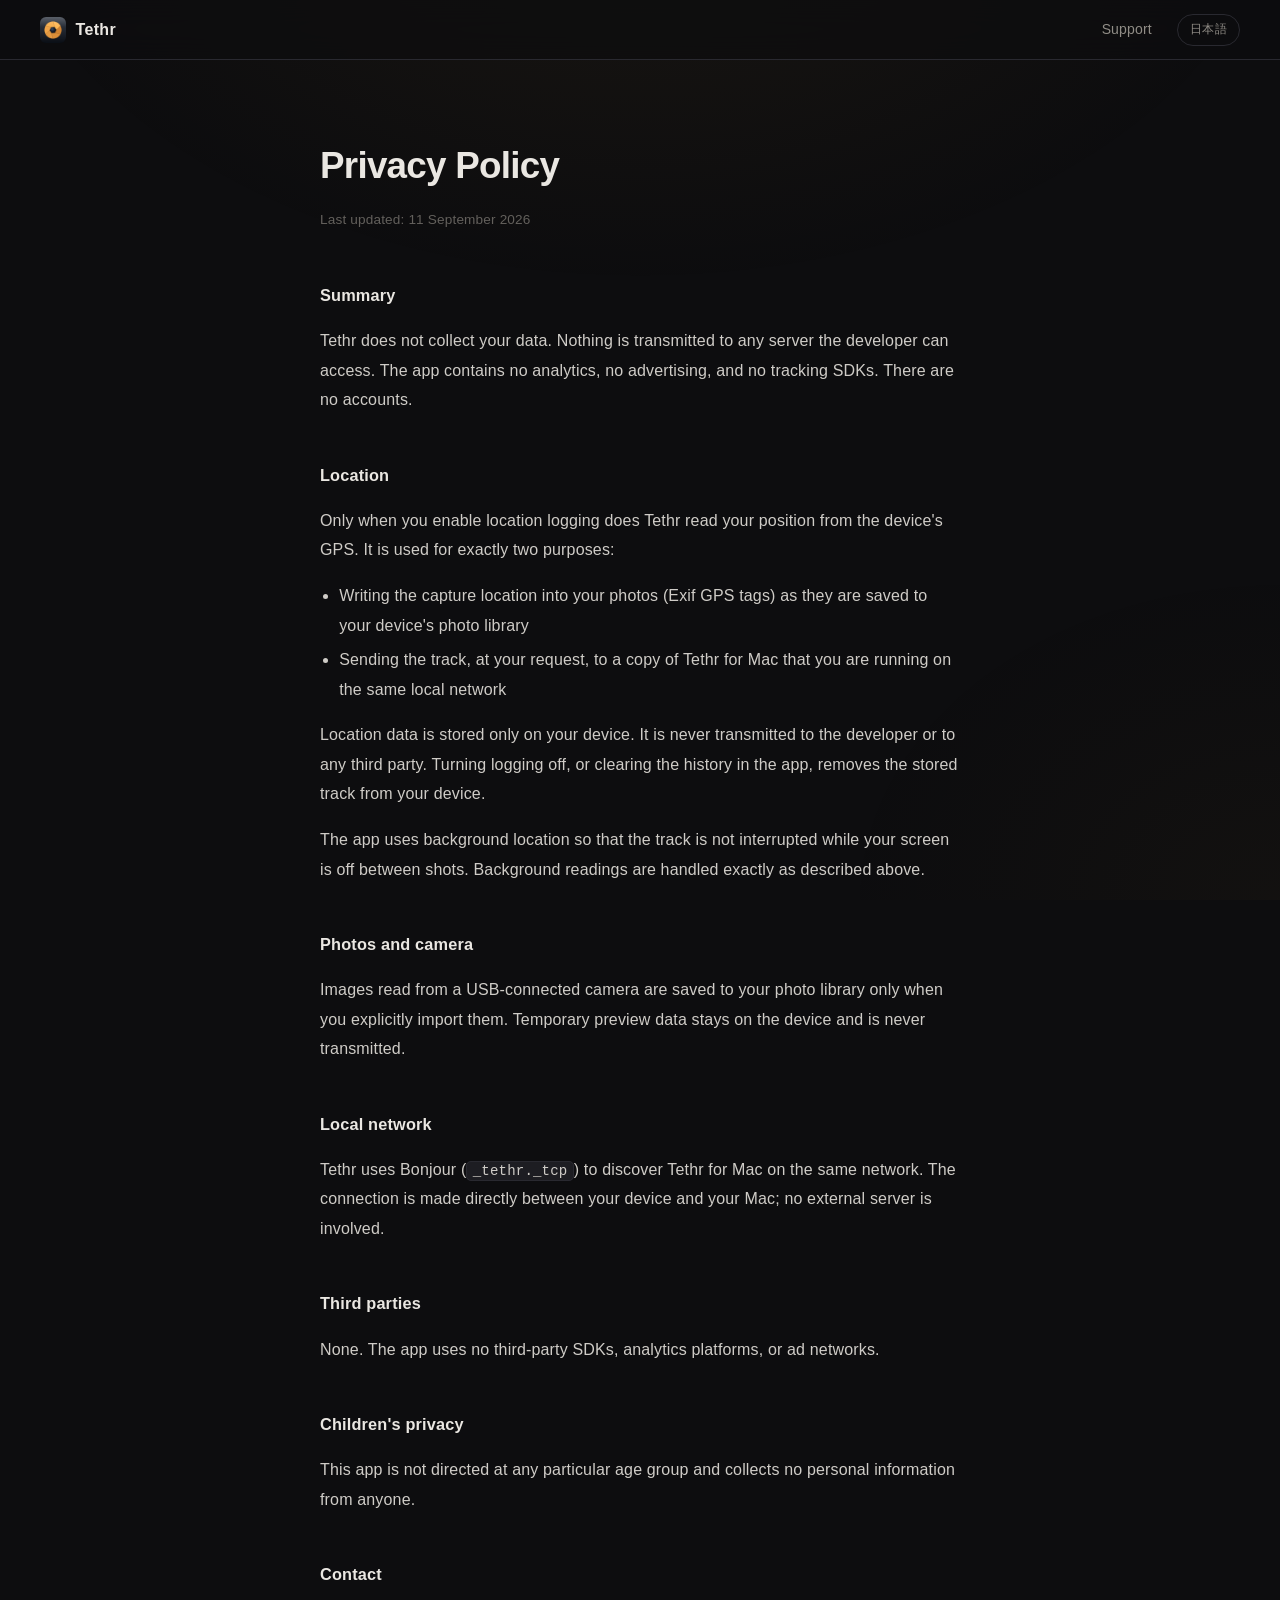
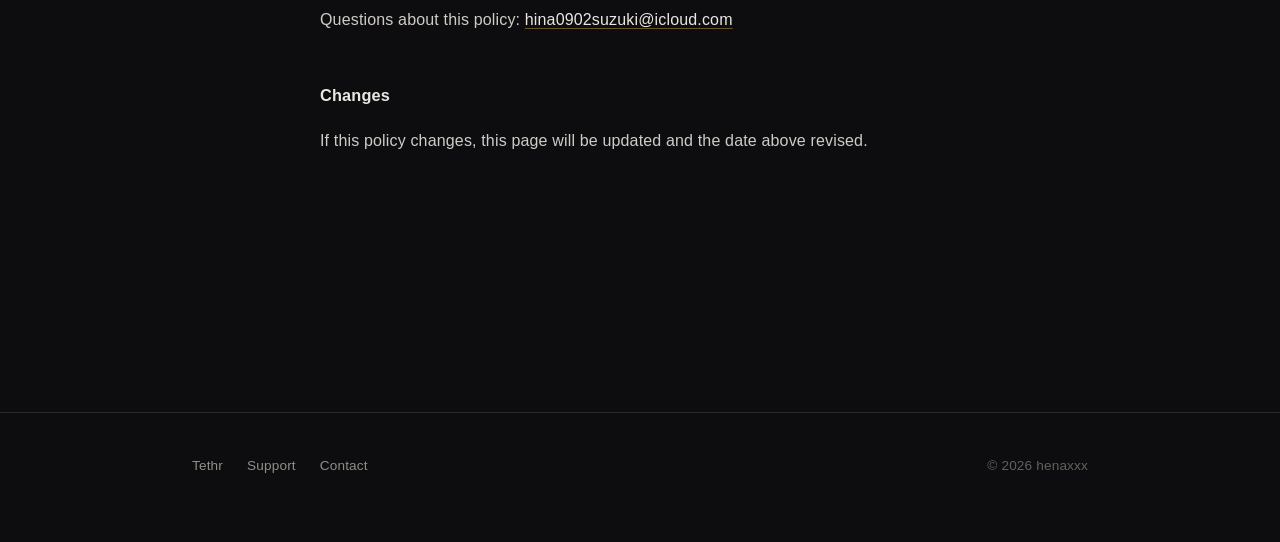
==== ios/store/site/privacy.html @ 6f244dba "Tethr: tethered shooting for cameras that never had it Two apps that reach a camera over USB by comp" ====
<!doctype html>
<html lang="ja">
<head>
<meta charset="utf-8">
<meta name="viewport" content="width=device-width,initial-scale=1">
<title>Tethr — プライバシーポリシー</title>
<meta name="theme-color" content="#0d0d0f">
<link rel="icon" type="image/png" href="favicon.png">
<link rel="apple-touch-icon" href="apple-touch-icon.png">
<link rel="stylesheet" href="style.css">
</head>
<body>
<div class="wrap">

<header class="bar">
  <a class="home" href="index.html"><img src="icon.png" alt=""><span class="name">Tethr</span></a>
  <nav>
    <a href="support.html"><span class="ja">サポート</span><span class="en">Support</span></a>
    <button class="langtoggle" id="lang" type="button"></button>
  </nav>
</header>

<main>
<div class="prose doc">

  <h1><span class="ja">プライバシーポリシー</span><span class="en">Privacy Policy</span></h1>
  <p class="updated"><span class="ja">最終更新: 2026年9月11日</span><span class="en">Last updated: 11 September 2026</span></p>

  <h2><span class="ja">要約</span><span class="en">Summary</span></h2>
  <p class="ja">Tethr は利用者のデータを収集しません。開発者が閲覧できるサーバーへ送信することもありません。解析ツール、広告、トラッキング SDK は一切組み込んでいません。アカウント登録もありません。</p>
  <p class="en">Tethr does not collect your data. Nothing is transmitted to any server the developer can access. The app contains no analytics, no advertising, and no tracking SDKs. There are no accounts.</p>

  <h2><span class="ja">位置情報</span><span class="en">Location</span></h2>
  <p class="ja">位置情報の記録を有効にした場合のみ、Tethr は端末の GPS から現在地を取得します。用途は次の2つだけです。</p>
  <p class="en">Only when you enable location logging does Tethr read your position from the device's GPS. It is used for exactly two purposes:</p>
  <ul class="ja">
    <li>撮影した写真に撮影地点を記録（Exif GPS タグ）して、端末の写真ライブラリへ保存する</li>
    <li>利用者自身が同じローカルネットワーク上で動かしている Mac 版 Tethr へ、利用者の操作にもとづいて軌跡を送信する</li>
  </ul>
  <ul class="en">
    <li>Writing the capture location into your photos (Exif GPS tags) as they are saved to your device's photo library</li>
    <li>Sending the track, at your request, to a copy of Tethr for Mac that you are running on the same local network</li>
  </ul>
  <p class="ja">取得した位置情報は端末内にのみ保存されます。開発者を含む第三者へ送信されることはありません。記録を無効にするか、アプリ内から履歴を削除すれば、保存された軌跡は端末から消去されます。</p>
  <p class="en">Location data is stored only on your device. It is never transmitted to the developer or to any third party. Turning logging off, or clearing the history in the app, removes the stored track from your device.</p>
  <p class="ja">本アプリはバックグラウンドでの位置情報取得を利用します。これは、撮影の合間に画面を消していても軌跡が途切れないようにするためです。扱いは上記と同一です。</p>
  <p class="en">The app uses background location so that the track is not interrupted while your screen is off between shots. Background readings are handled exactly as described above.</p>

  <h2><span class="ja">写真とカメラ</span><span class="en">Photos and camera</span></h2>
  <p class="ja">USB 接続したカメラから読み込んだ画像は、利用者が「取り込む」を実行したときにのみ、端末の写真ライブラリへ保存されます。プレビュー用の一時データは端末内に置かれ、外部へは送信されません。</p>
  <p class="en">Images read from a USB-connected camera are saved to your photo library only when you explicitly import them. Temporary preview data stays on the device and is never transmitted.</p>

  <h2><span class="ja">ローカルネットワーク</span><span class="en">Local network</span></h2>
  <p class="ja">Tethr は Bonjour（<code>_tethr._tcp</code>）を用いて、同一ネットワーク上の Mac 版 Tethr を検出します。通信は利用者の端末と利用者の Mac のあいだで直接行われ、外部のサーバーを経由しません。</p>
  <p class="en">Tethr uses Bonjour (<code>_tethr._tcp</code>) to discover Tethr for Mac on the same network. The connection is made directly between your device and your Mac; no external server is involved.</p>

  <h2><span class="ja">第三者への提供</span><span class="en">Third parties</span></h2>
  <p class="ja">ありません。本アプリは第三者の SDK、解析基盤、広告ネットワークを利用していません。</p>
  <p class="en">None. The app uses no third-party SDKs, analytics platforms, or ad networks.</p>

  <h2><span class="ja">子どものプライバシー</span><span class="en">Children's privacy</span></h2>
  <p class="ja">本アプリは特定の年齢層を対象としておらず、いかなる利用者からも個人情報を収集しません。</p>
  <p class="en">This app is not directed at any particular age group and collects no personal information from anyone.</p>

  <h2><span class="ja">お問い合わせ</span><span class="en">Contact</span></h2>
  <p class="ja">本ポリシーに関するお問い合わせは <a href="mailto:hina0902suzuki@icloud.com">hina0902suzuki@icloud.com</a> までご連絡ください。</p>
  <p class="en">Questions about this policy: <a href="mailto:hina0902suzuki@icloud.com">hina0902suzuki@icloud.com</a></p>

  <h2><span class="ja">改定</span><span class="en">Changes</span></h2>
  <p class="ja">本ポリシーを改定した場合は、本ページを更新し、上部の最終更新日を変更します。</p>
  <p class="en">If this policy changes, this page will be updated and the date above revised.</p>

</div>
</main>

<footer class="site">
  <div class="inner">
    <a href="index.html">Tethr</a>
    <a href="support.html"><span class="ja">サポート</span><span class="en">Support</span></a>
    <a href="mailto:hina0902suzuki@icloud.com"><span class="ja">お問い合わせ</span><span class="en">Contact</span></a>
    <span class="copy">© 2026 henaxxx</span>
  </div>
</footer>

</div>
<script src="lang.js"></script>
</body>
</html>
---- ios/store/site/style.css ----
/* Tethr — 共通スタイル
   暗い背景に、アイコンの絞り羽根から取った琥珀色。写真の道具らしい落ち着き。 */

:root {
  --bg:        #0d0d0f;
  --surface:   #16161a;
  --surface-2: #1d1d22;
  --line:      #292930;
  --text:      #eae7e2;
  --dim:       #918d87;
  --dimmer:    #63605c;
  --accent:    #d8a341;
  --accent-lo: #6b5323;

  --sans: -apple-system, BlinkMacSystemFont, "Helvetica Neue",
          "Hiragino Sans", "Hiragino Kaku Gothic ProN", "Yu Gothic", sans-serif;
  --mono: ui-monospace, SFMono-Regular, "SF Mono", Menlo, monospace;

  --page:  56rem;
  --prose: 40rem;
}

* { box-sizing: border-box; }

html { -webkit-text-size-adjust: 100%; }

body {
  margin: 0;
  background: var(--bg);
  color: var(--text);
  font: 400 16px/1.85 var(--sans);
  letter-spacing: .01em;
  -webkit-font-smoothing: antialiased;
}

/* 背景に、絞りの光のような淡いグラデーションを一枚 */
body::before {
  content: "";
  position: fixed;
  inset: 0;
  background:
    radial-gradient(60rem 40rem at 50% -10rem, rgba(216,163,65,.07), transparent 70%),
    radial-gradient(40rem 30rem at 100% 100%, rgba(216,163,65,.03), transparent 70%);
  pointer-events: none;
  z-index: 0;
}

.wrap { position: relative; z-index: 1; }

a { color: var(--text); text-decoration-color: var(--accent-lo); text-underline-offset: 3px; }
a:hover { text-decoration-color: var(--accent); }

/* ── ヘッダ ───────────────────────────── */
header.bar {
  position: sticky; top: 0; z-index: 10;
  display: flex; align-items: center; gap: 1rem;
  padding: .85rem clamp(1.25rem, 5vw, 2.5rem);
  background: rgba(13,13,15,.78);
  backdrop-filter: saturate(160%) blur(14px);
  -webkit-backdrop-filter: saturate(160%) blur(14px);
  border-bottom: 1px solid var(--line);
}
header.bar .home { display: flex; align-items: center; gap: .6rem; text-decoration: none; }
header.bar img { width: 26px; height: 26px; border-radius: 6px; display: block; }
header.bar .name { font-weight: 600; letter-spacing: .02em; }
header.bar nav { margin-left: auto; display: flex; align-items: center; gap: clamp(.9rem, 3vw, 1.6rem); }
header.bar nav a { font-size: .875rem; color: var(--dim); text-decoration: none; }
header.bar nav a:hover { color: var(--text); }

.langtoggle {
  font: inherit; font-size: .78rem; letter-spacing: .06em;
  background: transparent; color: var(--dim);
  border: 1px solid var(--line); border-radius: 100px;
  padding: .22rem .7rem; cursor: pointer;
}
.langtoggle:hover { color: var(--accent); border-color: var(--accent-lo); }

/* ── 版面 ─────────────────────────────── */
main { padding: 0 clamp(1.25rem, 5vw, 2.5rem) 8rem; }
.page  { max-width: var(--page);  margin: 0 auto; }
.prose { max-width: var(--prose); margin: 0 auto; }

/* ── ヒーロー ─────────────────────────── */
.hero { padding: clamp(3.5rem, 11vw, 7rem) 0 clamp(2.5rem, 7vw, 4.5rem); text-align: center; }
.hero img.mark {
  width: 104px; height: 104px; border-radius: 24px; display: block; margin: 0 auto 1.75rem;
  box-shadow: 0 1px 0 rgba(255,255,255,.07) inset, 0 18px 50px -14px rgba(0,0,0,.9);
}
.hero h1 {
  margin: 0 0 .5rem;
  font-size: clamp(2.6rem, 8vw, 3.9rem); font-weight: 600;
  letter-spacing: -.025em; line-height: 1.05;
}
.hero .tag { margin: 0 auto; max-width: 30rem; color: var(--dim); font-size: clamp(1rem, 2.6vw, 1.1rem); }

/* ── プラットフォームのカード ───────────── */
.platforms { display: grid; gap: 1rem; grid-template-columns: 1fr 1fr; margin: 3rem 0 0; }
@media (max-width: 40rem) { .platforms { grid-template-columns: 1fr; } }

.card {
  background: linear-gradient(180deg, var(--surface-2), var(--surface));
  border: 1px solid var(--line); border-radius: 16px;
  padding: 1.6rem 1.5rem 1.4rem;
  display: flex; flex-direction: column; gap: .45rem;
}
.card img { width: 46px; height: 46px; border-radius: 11px; margin-bottom: .4rem; }
.card h3 { margin: 0; font-size: 1.05rem; font-weight: 600; letter-spacing: 0; }
.card p  { margin: 0; color: var(--dim); font-size: .9rem; line-height: 1.7; flex: 1; }
.card .req { color: var(--dimmer); font-size: .8rem; font-variant-numeric: tabular-nums; }

.btn {
  display: inline-flex; align-items: center; justify-content: center; gap: .45rem;
  margin-top: 1rem; padding: .62rem 1.1rem;
  border-radius: 10px; font-size: .9rem; font-weight: 500; text-decoration: none;
  background: var(--accent); color: #1a1206; border: 1px solid transparent;
}
.btn:hover { filter: brightness(1.08); }
.btn.ghost { background: transparent; color: var(--dim); border-color: var(--line); cursor: default; }
.btn.ghost:hover { filter: none; }

/* ── セクション ───────────────────────── */
section { padding: clamp(3rem, 8vw, 5rem) 0 0; }
h2.sec {
  margin: 0 0 2rem; font-size: .8rem; font-weight: 600;
  letter-spacing: .16em; text-transform: uppercase; color: var(--accent);
}
h3.sub { margin: 2.5rem 0 .75rem; font-size: 1.15rem; font-weight: 600; letter-spacing: -.01em; }

.feat { display: grid; gap: 1.6rem 2.5rem; grid-template-columns: repeat(auto-fit, minmax(15rem, 1fr)); }
.feat h4 { margin: 0 0 .3rem; font-size: .97rem; font-weight: 600; }
.feat p  { margin: 0; color: var(--dim); font-size: .9rem; line-height: 1.75; }

/* ── 図 ───────────────────────────────── */
.diagram { margin: 0 auto; display: block; max-width: 34rem; width: 100%; color: var(--dim); }
.diagram .accent { color: var(--accent); }
.caption { text-align: center; color: var(--dimmer); font-size: .82rem; margin-top: .9rem; }

/* ── 表 ───────────────────────────────── */
.spec { width: 100%; border-collapse: collapse; font-size: .9rem; }
.spec th, .spec td { text-align: left; padding: .7rem .2rem; border-bottom: 1px solid var(--line); vertical-align: top; }
.spec th { color: var(--dim); font-weight: 400; width: 11rem; }
@media (max-width: 34rem) { .spec th { width: 7.5rem; } }

/* ── 注記 ─────────────────────────────── */
.note {
  border-left: 2px solid var(--accent-lo);
  padding: .1rem 0 .1rem 1.1rem; margin: 1.4rem 0;
  color: var(--dim); font-size: .9rem;
}

code {
  font: .88em var(--mono); background: var(--surface-2);
  border: 1px solid var(--line); border-radius: 5px; padding: .08em .38em;
}

/* ── 文書ページ ───────────────────────── */
.doc h1 { font-size: clamp(1.8rem, 5vw, 2.3rem); font-weight: 600; letter-spacing: -.02em; margin: 0 0 .4rem; }
.doc .updated { color: var(--dimmer); font-size: .85rem; margin: 0 0 3rem; }
.doc h2 { font-size: 1.02rem; font-weight: 600; margin: 2.8rem 0 .6rem; }
.doc p, .doc li { color: #cfccc7; }
.doc ul { padding-left: 1.2rem; }
.doc li { margin: .3rem 0; }
.doc { padding-top: clamp(3rem, 8vw, 4.5rem); }

/* ── フッタ ───────────────────────────── */
footer.site {
  border-top: 1px solid var(--line);
  margin-top: clamp(4rem, 10vw, 7rem); padding: 2.5rem clamp(1.25rem, 5vw, 2.5rem) 4rem;
  color: var(--dimmer); font-size: .85rem;
}
footer.site .inner { max-width: var(--page); margin: 0 auto; display: flex; flex-wrap: wrap; gap: .6rem 1.5rem; align-items: center; }
footer.site a { color: var(--dim); text-decoration: none; }
footer.site a:hover { color: var(--text); }
footer.site .copy { margin-left: auto; }

/* ── 言語切替 ─────────────────────────── */
/* ルート要素の目印は lang-en。.en / .ja と衝突させないこと
   （html に .en を付けると html 自身が display:none になる） */
.en { display: none; }
html.lang-en .en { display: revert; }
html.lang-en .ja { display: none; }

/* ── 日本語の調整 ─────────────────────── */
/* 見出しの字間は欧文向けの値なので、日本語では詰める */
html:not(.lang-en) h2.sec { letter-spacing: .1em; }

/* 文節で折り返す。日本語の途中改行を防ぐ */
.hero .tag, .caption, .card p, .feat p, .note { word-break: auto-phrase; }
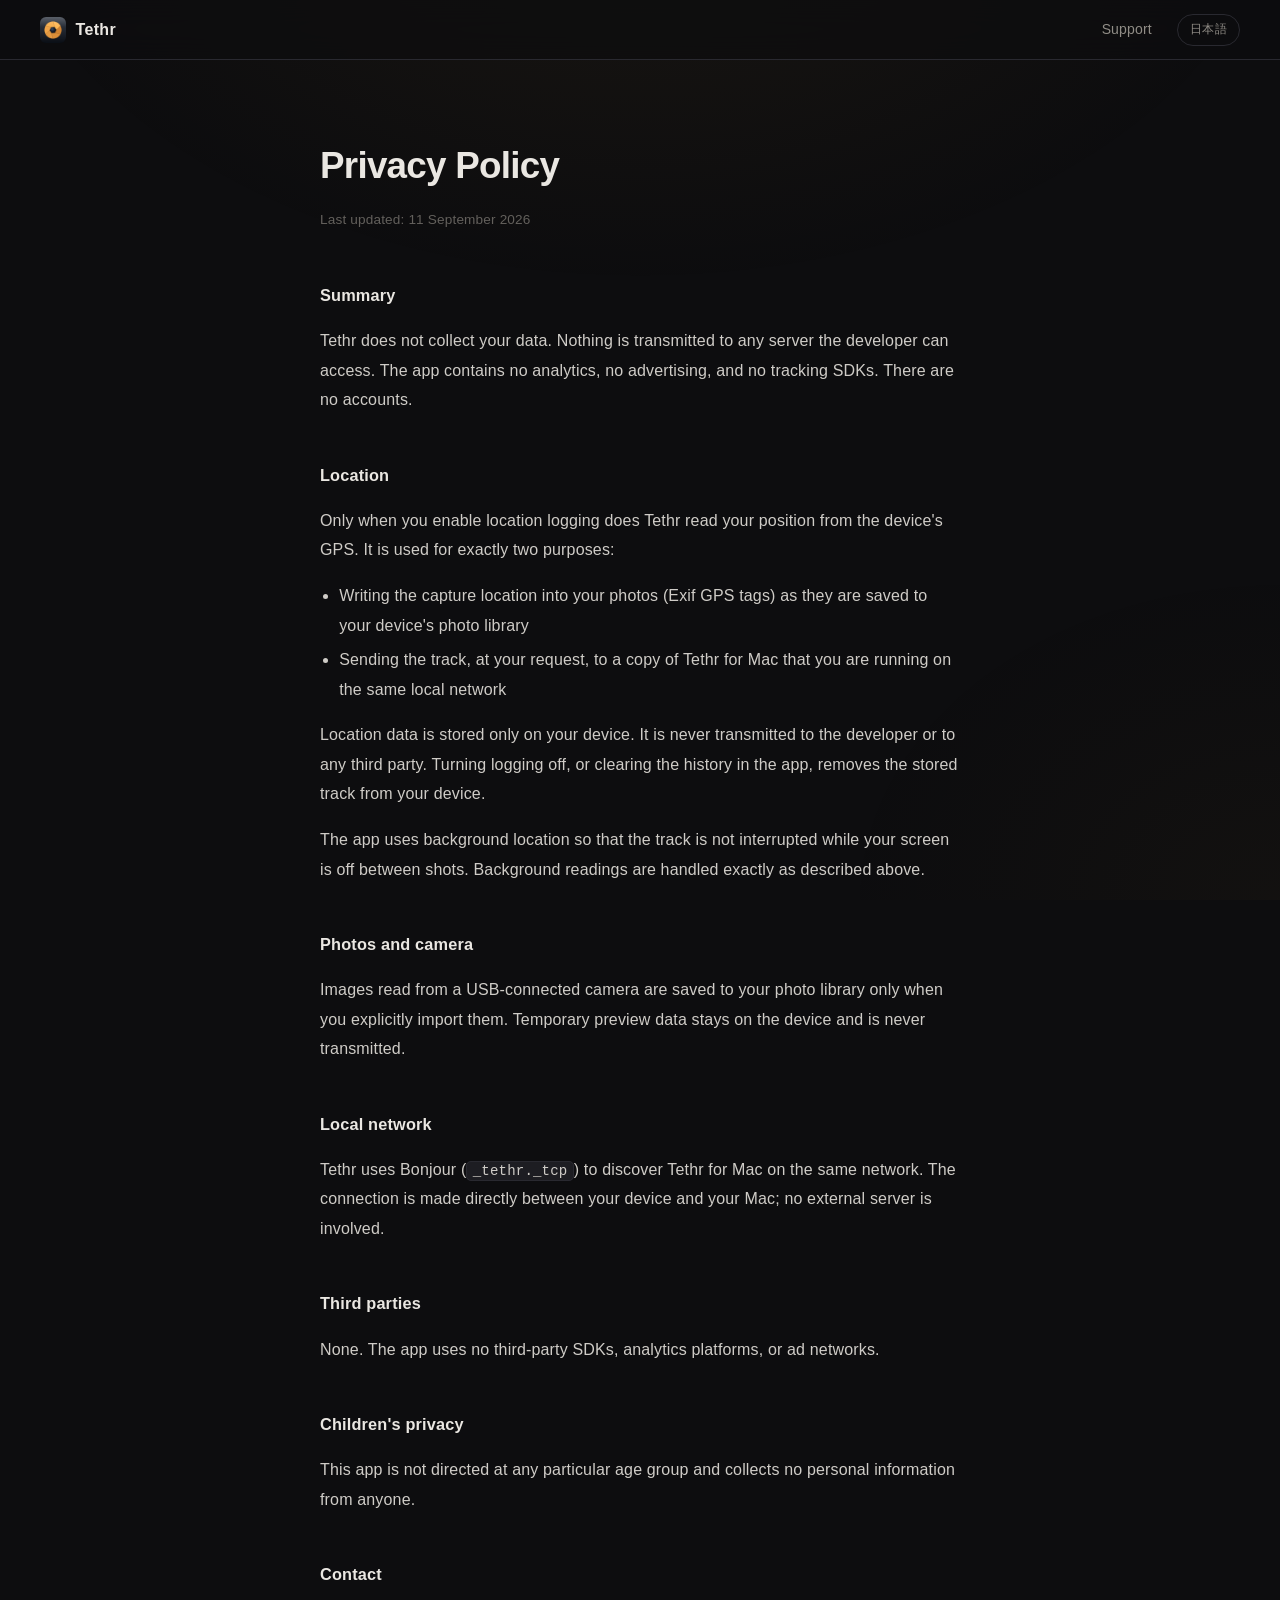
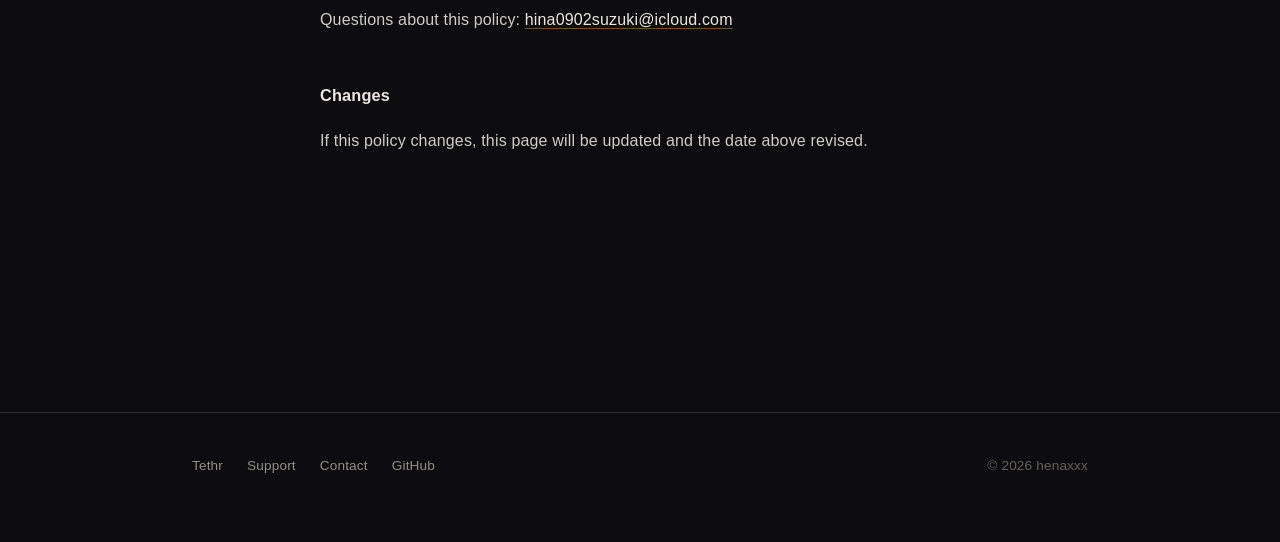
==== commit 8ecfaf63: "site: link to the repository The privacy claim is worth more when it can be checked.  Co-Authored-By" ====
--- a/ios/store/site/privacy.html
+++ b/ios/store/site/privacy.html
@@ -78,6 +78,7 @@
     <a href="index.html">Tethr</a>
     <a href="support.html"><span class="ja">サポート</span><span class="en">Support</span></a>
     <a href="mailto:hina0902suzuki@icloud.com"><span class="ja">お問い合わせ</span><span class="en">Contact</span></a>
+    <a href="https://github.com/henaxxx/tethr">GitHub</a>
     <span class="copy">© 2026 henaxxx</span>
   </div>
 </footer>
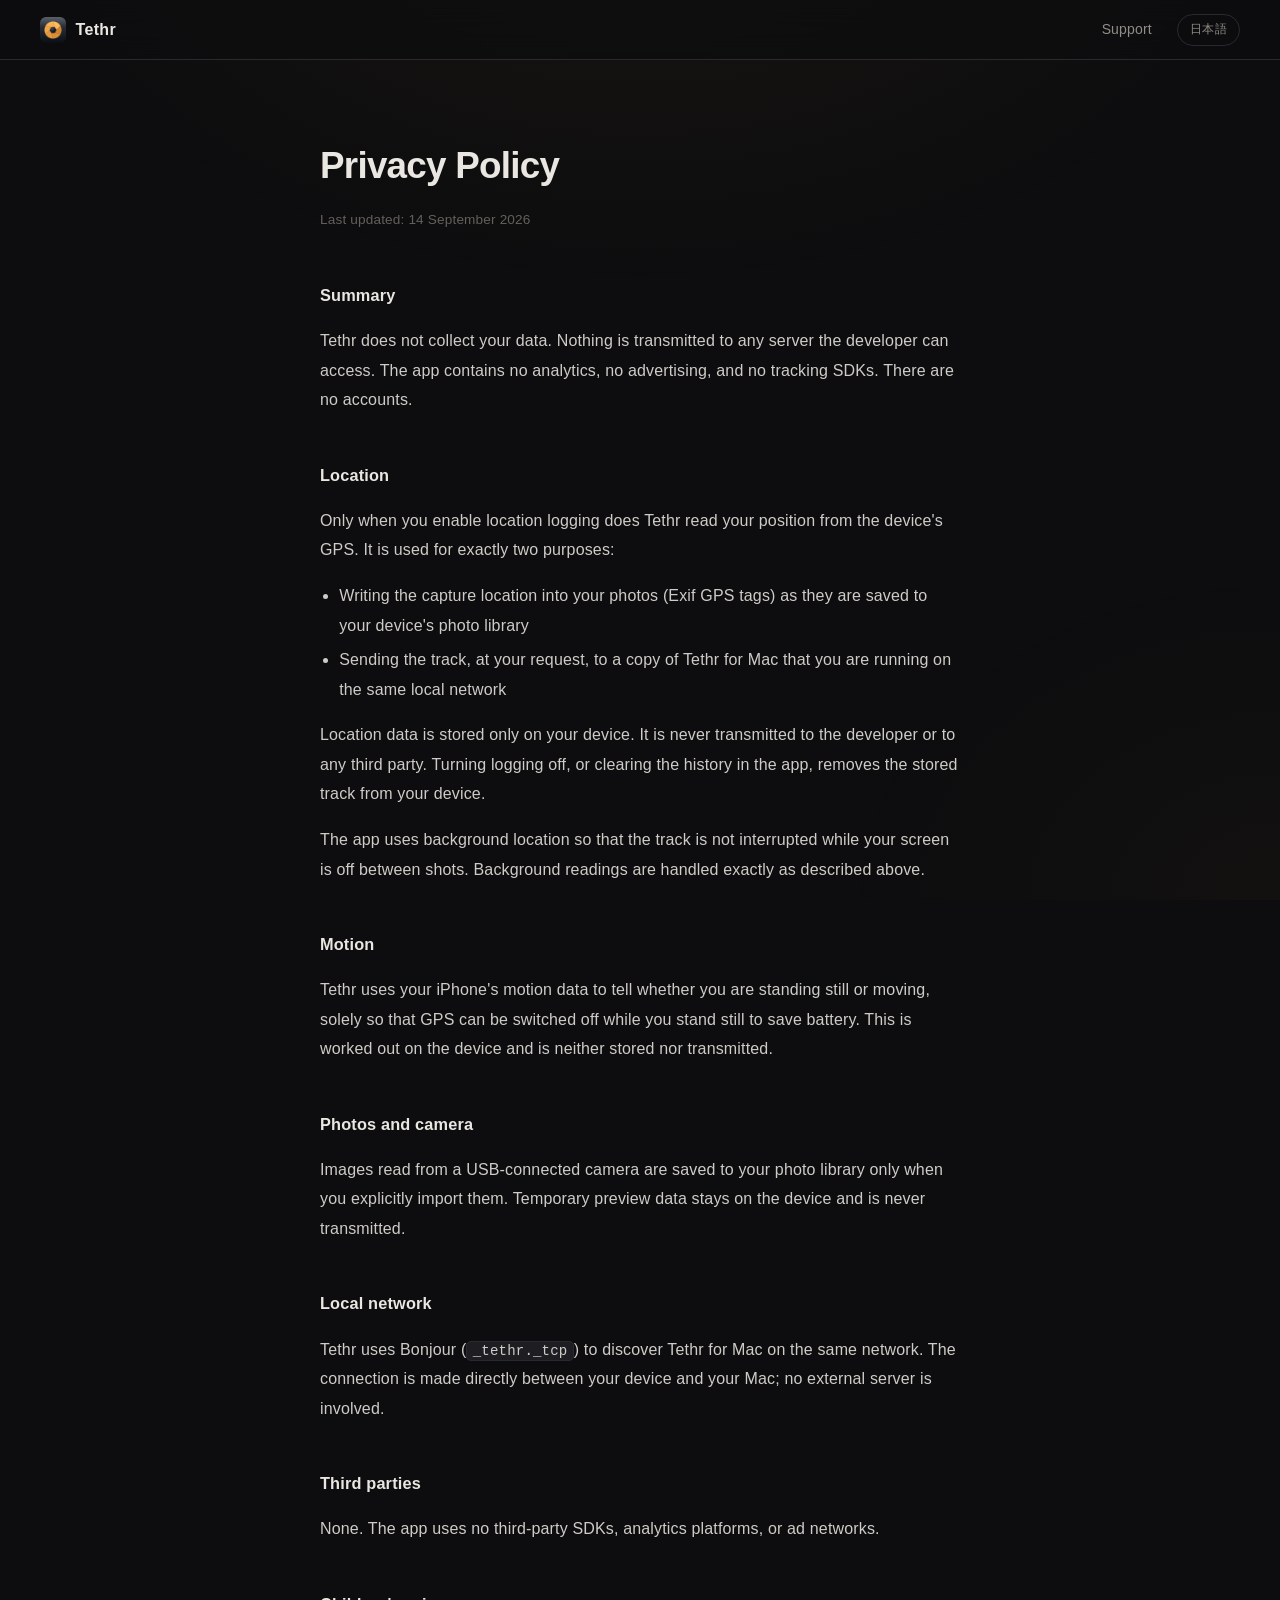
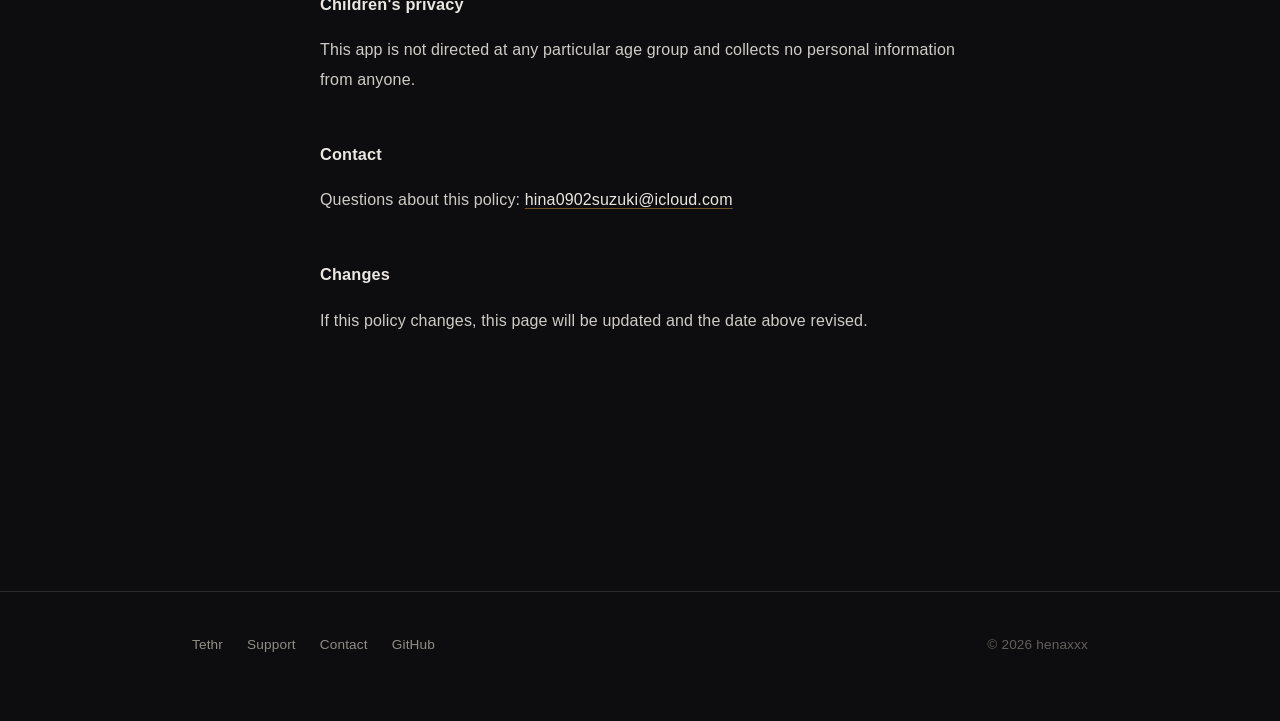
==== commit 6b4a7bca: "ios: pocket mode, and GPS that sleeps while you stand still For shooting with the camera tethered an" ====
--- a/ios/store/site/privacy.html
+++ b/ios/store/site/privacy.html
@@ -24,7 +24,7 @@
 <div class="prose doc">
 
   <h1><span class="ja">プライバシーポリシー</span><span class="en">Privacy Policy</span></h1>
-  <p class="updated"><span class="ja">最終更新: 2026年9月11日</span><span class="en">Last updated: 11 September 2026</span></p>
+  <p class="updated"><span class="ja">最終更新: 2026年9月14日</span><span class="en">Last updated: 14 September 2026</span></p>
 
   <h2><span class="ja">要約</span><span class="en">Summary</span></h2>
   <p class="ja">Tethr は利用者のデータを収集しません。開発者が閲覧できるサーバーへ送信することもありません。解析ツール、広告、トラッキング SDK は一切組み込んでいません。アカウント登録もありません。</p>
@@ -45,6 +45,10 @@
   <p class="en">Location data is stored only on your device. It is never transmitted to the developer or to any third party. Turning logging off, or clearing the history in the app, removes the stored track from your device.</p>
   <p class="ja">本アプリはバックグラウンドでの位置情報取得を利用します。これは、撮影の合間に画面を消していても軌跡が途切れないようにするためです。扱いは上記と同一です。</p>
   <p class="en">The app uses background location so that the track is not interrupted while your screen is off between shots. Background readings are handled exactly as described above.</p>
+
+  <h2><span class="ja">モーション</span><span class="en">Motion</span></h2>
+  <p class="ja">Tethr は iPhone のモーション情報を使い、利用者が立ち止まっているか歩いているかを判定します。立ち止まっている間は GPS を止めて電池を節約するためだけに使います。判定は端末内で行い、記録も送信もしません。</p>
+  <p class="en">Tethr uses your iPhone's motion data to tell whether you are standing still or moving, solely so that GPS can be switched off while you stand still to save battery. This is worked out on the device and is neither stored nor transmitted.</p>
 
   <h2><span class="ja">写真とカメラ</span><span class="en">Photos and camera</span></h2>
   <p class="ja">USB 接続したカメラから読み込んだ画像は、利用者が「取り込む」を実行したときにのみ、端末の写真ライブラリへ保存されます。プレビュー用の一時データは端末内に置かれ、外部へは送信されません。</p>
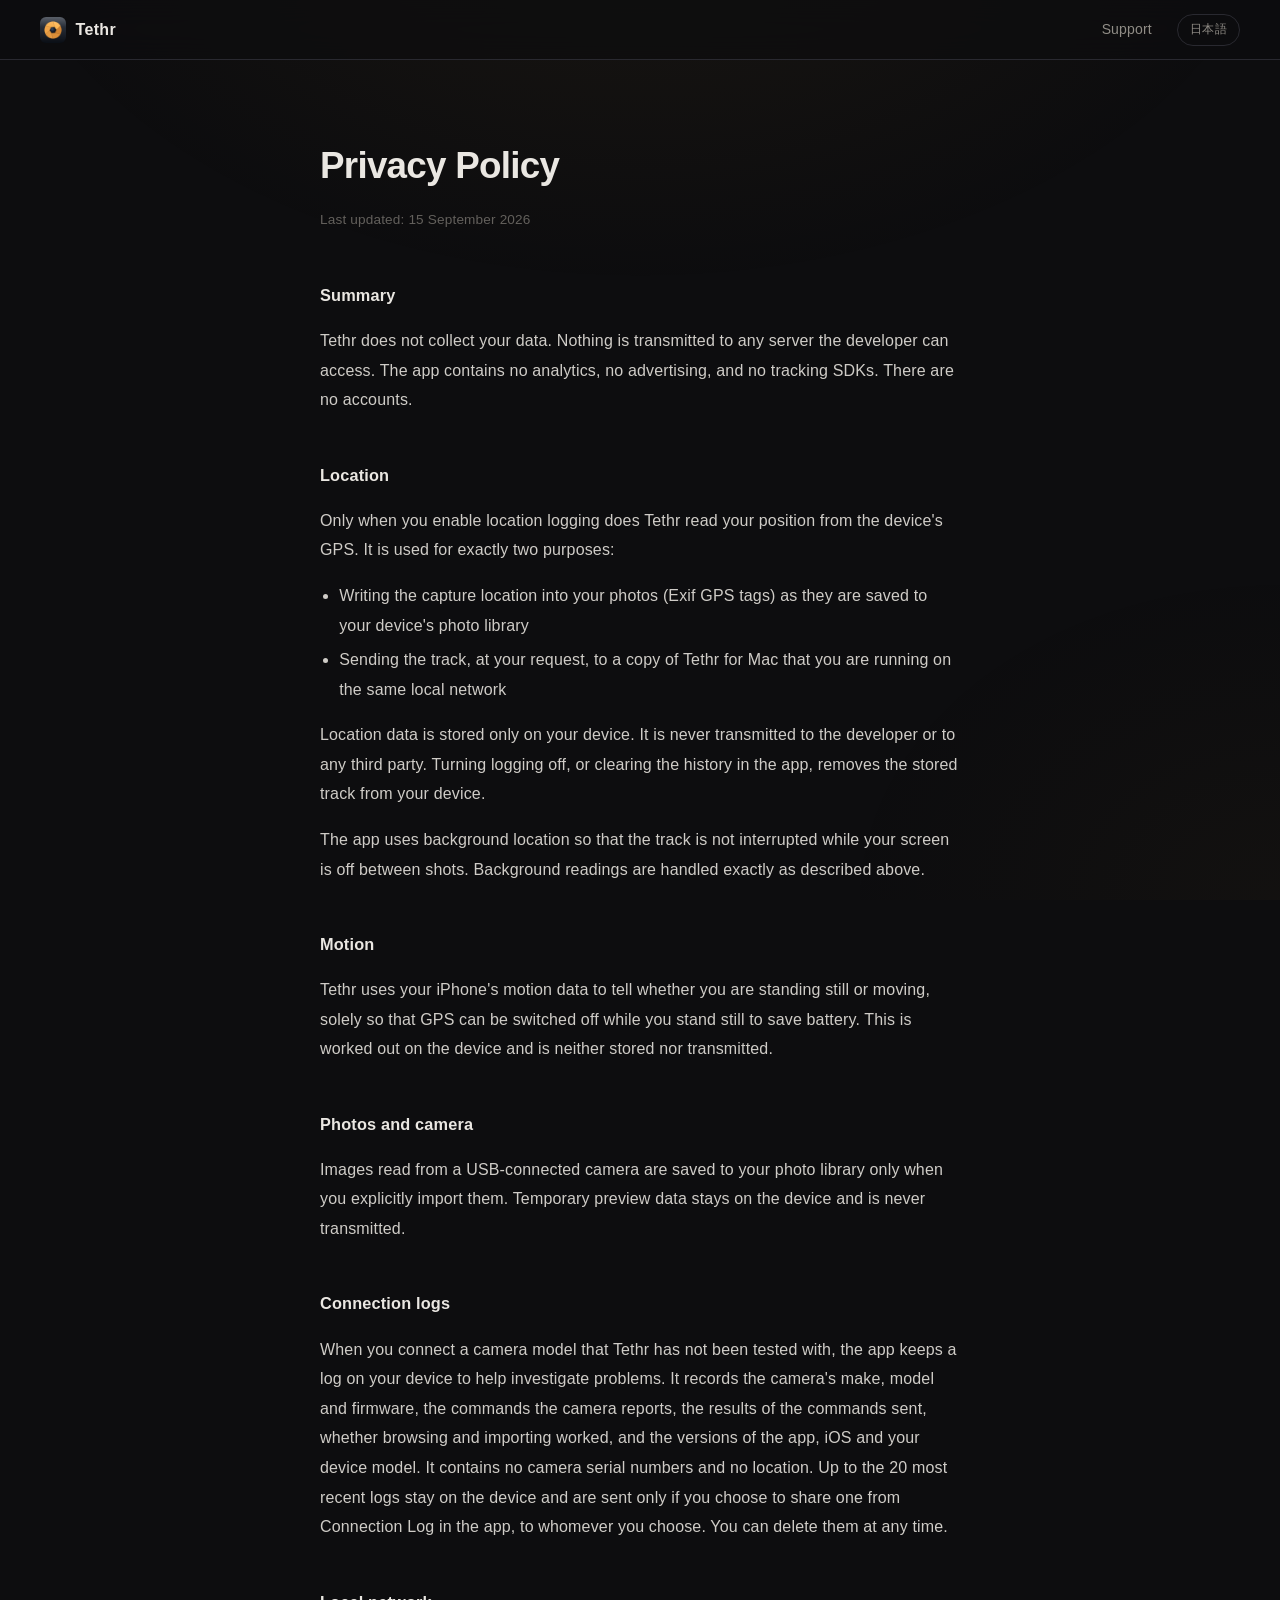
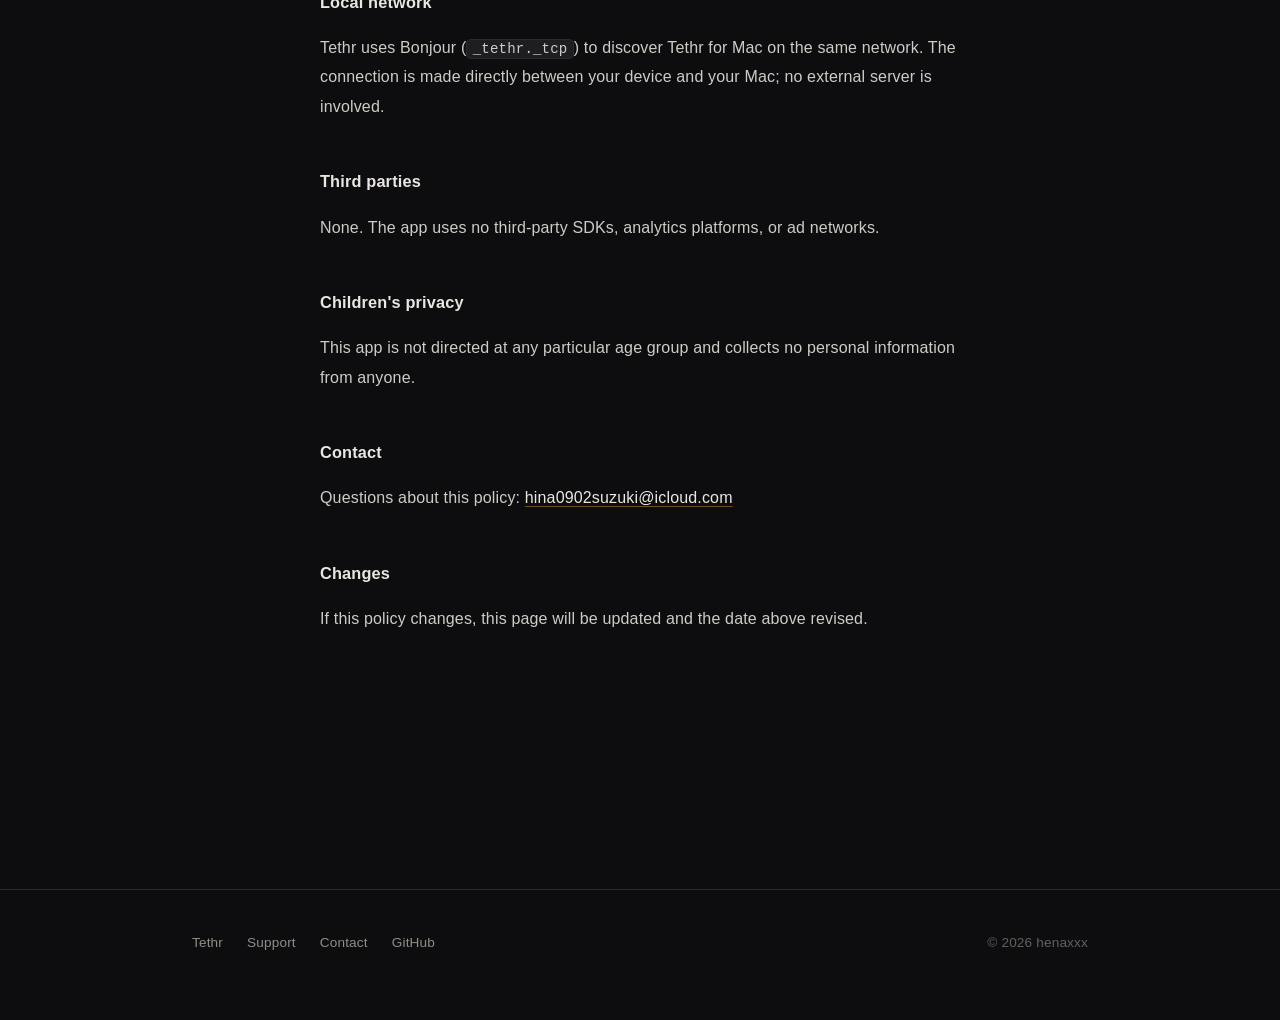
==== commit 3ae25355: "ios: basic mode for untested cameras, and connection logs you can share Cameras outside the verified" ====
--- a/ios/store/site/privacy.html
+++ b/ios/store/site/privacy.html
@@ -24,7 +24,7 @@
 <div class="prose doc">
 
   <h1><span class="ja">プライバシーポリシー</span><span class="en">Privacy Policy</span></h1>
-  <p class="updated"><span class="ja">最終更新: 2026年9月14日</span><span class="en">Last updated: 14 September 2026</span></p>
+  <p class="updated"><span class="ja">最終更新: 2026年9月15日</span><span class="en">Last updated: 15 September 2026</span></p>
 
   <h2><span class="ja">要約</span><span class="en">Summary</span></h2>
   <p class="ja">Tethr は利用者のデータを収集しません。開発者が閲覧できるサーバーへ送信することもありません。解析ツール、広告、トラッキング SDK は一切組み込んでいません。アカウント登録もありません。</p>
@@ -53,6 +53,10 @@
   <h2><span class="ja">写真とカメラ</span><span class="en">Photos and camera</span></h2>
   <p class="ja">USB 接続したカメラから読み込んだ画像は、利用者が「取り込む」を実行したときにのみ、端末の写真ライブラリへ保存されます。プレビュー用の一時データは端末内に置かれ、外部へは送信されません。</p>
   <p class="en">Images read from a USB-connected camera are saved to your photo library only when you explicitly import them. Temporary preview data stays on the device and is never transmitted.</p>
+
+  <h2><span class="ja">接続の記録</span><span class="en">Connection logs</span></h2>
+  <p class="ja">動作を確かめていない機種のカメラをつないだとき、Tethr は不具合を調べるための記録を端末内に作ります。内容はカメラのメーカー・機種・ファームウェア、カメラが対応を名乗った命令、送った命令の結果、写真の一覧や取り込みの成否と、アプリ・iOS・端末の機種のバージョンです。カメラのシリアル番号と位置情報は含みません。記録は最新 20 件まで端末内に残り、アプリ内の「接続の記録」から利用者が共有を選んだときだけ、選んだ相手へ送られます。いつでも削除できます。</p>
+  <p class="en">When you connect a camera model that Tethr has not been tested with, the app keeps a log on your device to help investigate problems. It records the camera's make, model and firmware, the commands the camera reports, the results of the commands sent, whether browsing and importing worked, and the versions of the app, iOS and your device model. It contains no camera serial numbers and no location. Up to the 20 most recent logs stay on the device and are sent only if you choose to share one from Connection Log in the app, to whomever you choose. You can delete them at any time.</p>
 
   <h2><span class="ja">ローカルネットワーク</span><span class="en">Local network</span></h2>
   <p class="ja">Tethr は Bonjour（<code>_tethr._tcp</code>）を用いて、同一ネットワーク上の Mac 版 Tethr を検出します。通信は利用者の端末と利用者の Mac のあいだで直接行われ、外部のサーバーを経由しません。</p>
--- a/ios/store/site/style.css
+++ b/ios/store/site/style.css
@@ -93,6 +93,44 @@
 }
 .hero .tag { margin: 0 auto; max-width: 30rem; color: var(--dim); font-size: clamp(1rem, 2.6vw, 1.1rem); }
 
+/* ── 画面の紹介 ───────────────────────── */
+/* iPhone と Mac を 1 枚ずつ、下を揃えて並べる。iPhone の枠は CSS で描き、Mac はウインドウの撮影そのまま */
+.screens {
+  display: flex; justify-content: center; align-items: flex-end;
+  gap: clamp(1.5rem, 4vw, 3rem);
+  /* 本文の幅（56rem）より広げて、MacBook の画面が読める大きさにする。画面の端からはみ出さない範囲で */
+  margin: 0 calc(50% - min(34rem, 50vw - clamp(1.25rem, 5vw, 2.5rem)));
+}
+.screens figure { margin: 0; }
+.screens figcaption {
+  margin-top: 1.1rem; text-align: center; color: var(--dim); font-size: .85rem; line-height: 1.5;
+}
+.screens figcaption strong { display: block; color: var(--text); font-weight: 600; font-size: .8rem; letter-spacing: .04em; }
+
+.phone { flex: 0 0 22%; max-width: 14.5rem; }
+/* 端末より説明のほうが長い。はみ出させて、Mac 側と行数を揃える（下の段の高さがずれると画面の下端が揃わない） */
+.phone figcaption { margin-inline: -5rem; }
+/* 枠の画像（450×920pt）の中で、画面（402×874pt）は左 24pt・上 23pt の位置にある */
+.phone .device { position: relative; }
+.phone .frame {
+  position: relative; z-index: 1; width: 100%; height: auto; vertical-align: top;
+  filter: drop-shadow(0 30px 40px rgba(0,0,0,.6));
+}
+.phone .screen { position: absolute; left: 5.333%; top: 2.5%; width: 89.333%; height: auto; }
+
+.mac { flex: 1 1 auto; max-width: 52rem; }
+/* 枠の画像（3860×2540px）の中で、画面（3024×1964px）は左 418px・上 288px の位置にある */
+.mac .device { position: relative; }
+.mac .frame { position: relative; z-index: 1; width: 100%; height: auto; vertical-align: top; }
+.mac .screen { position: absolute; left: 10.829%; top: 11.339%; width: 78.342%; height: auto; }
+
+@media (max-width: 40rem) {
+  .screens { flex-direction: column; align-items: center; gap: 2.5rem; }
+  .phone { flex: none; width: 58vw; max-width: 15rem; }
+  .phone figcaption { margin-inline: -3rem; }
+  .mac { flex: none; width: 100%; }
+}
+
 /* ── プラットフォームのカード ───────────── */
 .platforms { display: grid; gap: 1rem; grid-template-columns: 1fr 1fr; margin: 3rem 0 0; }
 @media (max-width: 40rem) { .platforms { grid-template-columns: 1fr; } }
@@ -185,4 +223,4 @@
 html:not(.lang-en) h2.sec { letter-spacing: .1em; }
 
 /* 文節で折り返す。日本語の途中改行を防ぐ */
-.hero .tag, .caption, .card p, .feat p, .note { word-break: auto-phrase; }
+.hero .tag, .caption, .card p, .feat p, .note, .phone figcaption { word-break: auto-phrase; }
